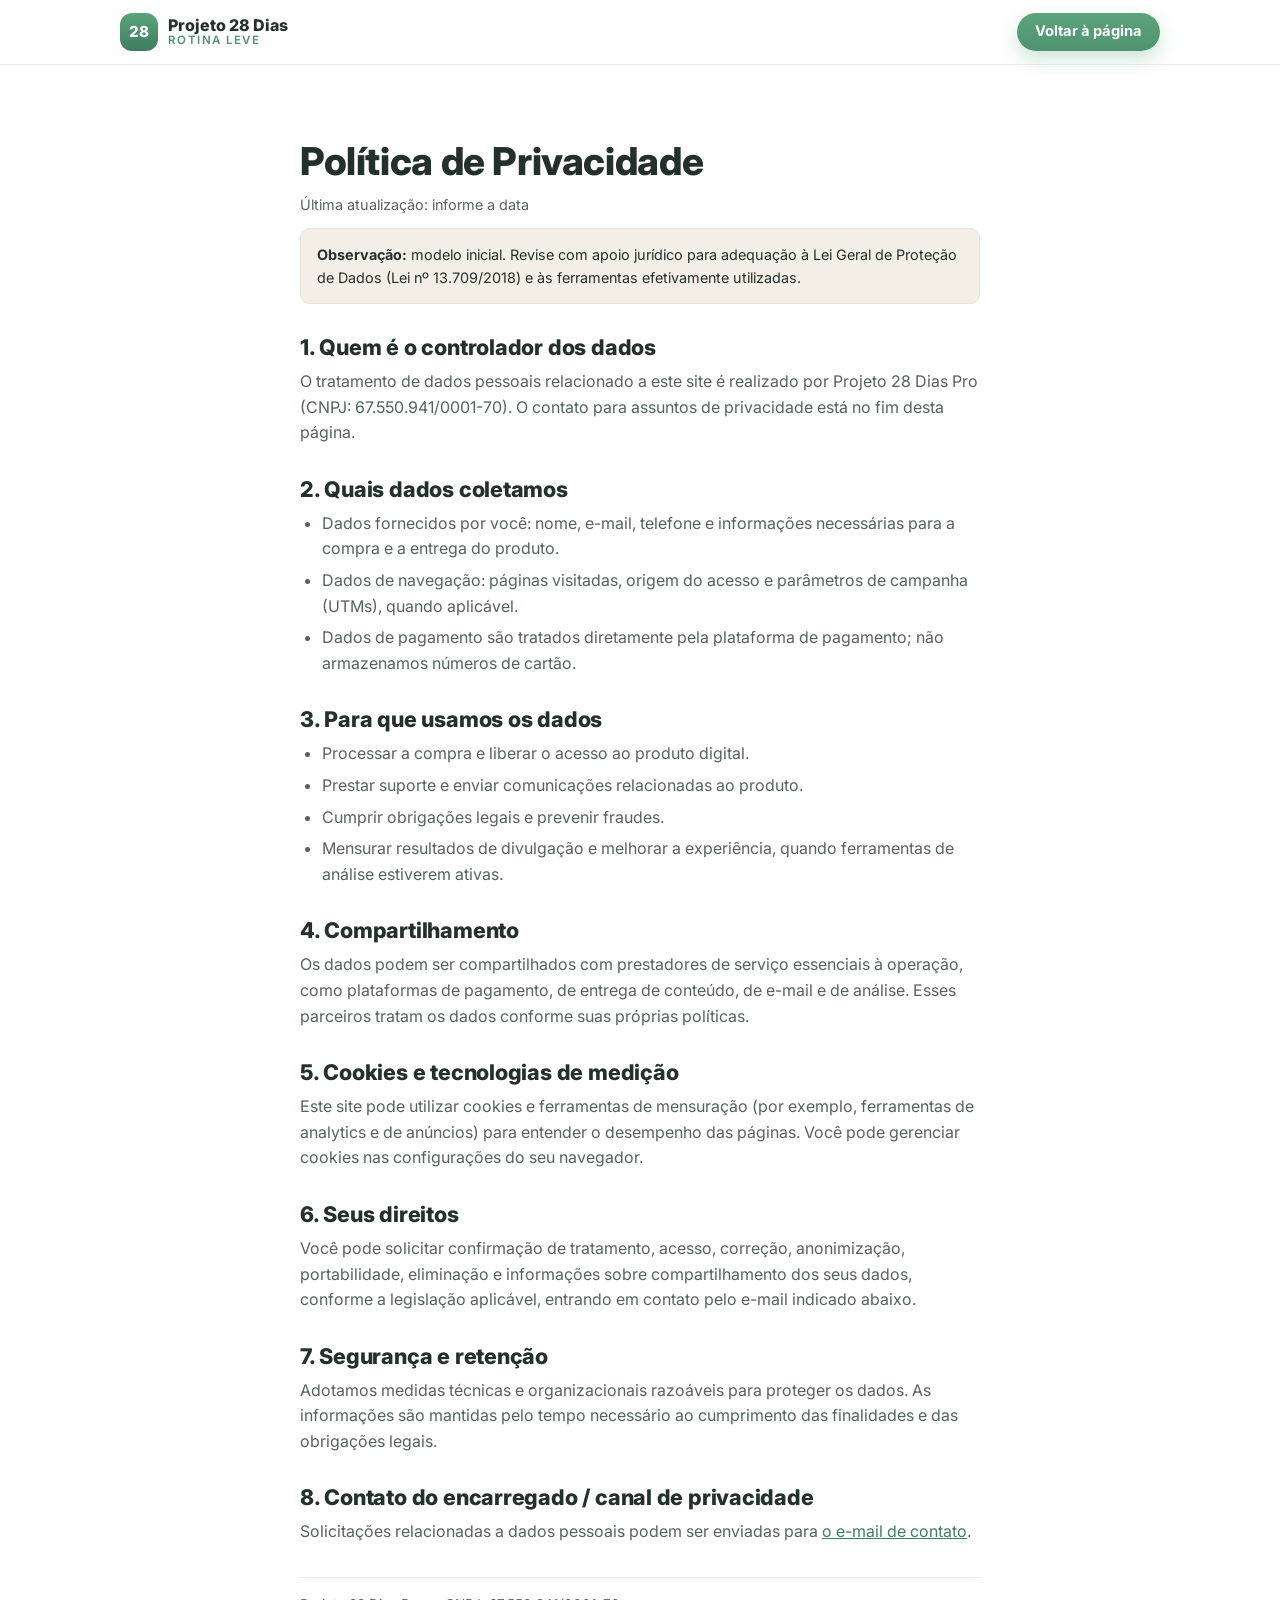
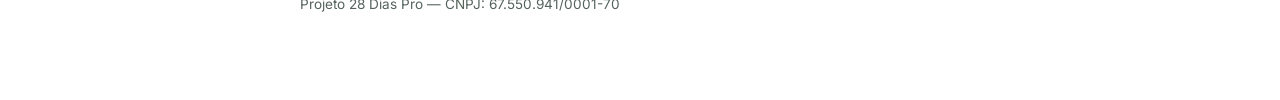
==== privacidade.html @ 9484c6d4 "Add files via upload" ====
<!DOCTYPE html>
<html lang="pt-BR">
<head>
<meta charset="UTF-8" />
<meta name="viewport" content="width=device-width, initial-scale=1.0" />
<meta name="robots" content="noindex" />
<title>Política de Privacidade | Projeto 28 Dias – Rotina Leve</title>
<meta name="description" content="Política de Privacidade do Projeto 28 Dias – Rotina Leve." />
<link rel="icon" href="favicon.svg" type="image/svg+xml" />
<link rel="preconnect" href="https://fonts.googleapis.com" />
<link rel="preconnect" href="https://fonts.gstatic.com" crossorigin />
<link href="https://fonts.googleapis.com/css2?family=Inter:wght@400;500;600;700;800&display=swap" rel="stylesheet" />
<link rel="stylesheet" href="styles.css" />
<link rel="stylesheet" href="legal.css" />
</head>
<body>
<header class="site-header">
  <div class="container site-header__inner">
    <a href="index.html" class="brand">
      <span class="brand__mark" aria-hidden="true">28</span>
      <span class="brand__text">Projeto 28 Dias<small>Rotina Leve</small></span>
    </a>
    <a href="index.html" class="btn btn--sm btn--primary">Voltar à página</a>
  </div>
</header>

<main class="legal container container--narrow">
  <h1>Política de Privacidade</h1>
  <p class="legal__updated">Última atualização: <span class="js-legal-date">informe a data</span></p>

  <div class="legal__note">
    <strong>Observação:</strong> modelo inicial. Revise com apoio jurídico para adequação à Lei Geral de Proteção de Dados (Lei nº 13.709/2018) e às ferramentas efetivamente utilizadas.
  </div>

  <h2>1. Quem é o controlador dos dados</h2>
  <p>O tratamento de dados pessoais relacionado a este site é realizado por <span class="js-company-name">Nome Empresarial</span> (<span class="js-company-doc">CNPJ/CPF</span>). O contato para assuntos de privacidade está no fim desta página.</p>

  <h2>2. Quais dados coletamos</h2>
  <ul>
    <li>Dados fornecidos por você: nome, e-mail, telefone e informações necessárias para a compra e a entrega do produto.</li>
    <li>Dados de navegação: páginas visitadas, origem do acesso e parâmetros de campanha (UTMs), quando aplicável.</li>
    <li>Dados de pagamento são tratados diretamente pela plataforma de pagamento; não armazenamos números de cartão.</li>
  </ul>

  <h2>3. Para que usamos os dados</h2>
  <ul>
    <li>Processar a compra e liberar o acesso ao produto digital.</li>
    <li>Prestar suporte e enviar comunicações relacionadas ao produto.</li>
    <li>Cumprir obrigações legais e prevenir fraudes.</li>
    <li>Mensurar resultados de divulgação e melhorar a experiência, quando ferramentas de análise estiverem ativas.</li>
  </ul>

  <h2>4. Compartilhamento</h2>
  <p>Os dados podem ser compartilhados com prestadores de serviço essenciais à operação, como plataformas de pagamento, de entrega de conteúdo, de e-mail e de análise. Esses parceiros tratam os dados conforme suas próprias políticas.</p>

  <h2>5. Cookies e tecnologias de medição</h2>
  <p>Este site pode utilizar cookies e ferramentas de mensuração (por exemplo, ferramentas de analytics e de anúncios) para entender o desempenho das páginas. Você pode gerenciar cookies nas configurações do seu navegador.</p>

  <h2>6. Seus direitos</h2>
  <p>Você pode solicitar confirmação de tratamento, acesso, correção, anonimização, portabilidade, eliminação e informações sobre compartilhamento dos seus dados, conforme a legislação aplicável, entrando em contato pelo e-mail indicado abaixo.</p>

  <h2>7. Segurança e retenção</h2>
  <p>Adotamos medidas técnicas e organizacionais razoáveis para proteger os dados. As informações são mantidas pelo tempo necessário ao cumprimento das finalidades e das obrigações legais.</p>

  <h2>8. Contato do encarregado / canal de privacidade</h2>
  <p>Solicitações relacionadas a dados pessoais podem ser enviadas para <a class="js-contact-link" href="#">o e-mail de contato</a>.</p>

  <hr />
  <p class="legal__company">
    <span class="js-company-name">Nome Empresarial</span> —
    <span class="js-company-doc">CNPJ/CPF</span> —
    <span class="js-company-address">Endereço</span>
  </p>
</main>

<script src="script.js"></script>
</body>
</html>
---- styles.css ----
/* =====================================================================
   Projeto 28 Dias – Rotina Leve
   Estilos — mobile first
   Paleta: branco / tons claros / verde suave / bege discreto
   ===================================================================== */

:root {
  /* Cores */
  --green-900: #2f5d47;
  --green-700: #3f7d5f;
  --green-600: #4f9370;
  --green-500: #5ba47b;   /* verde principal */
  --green-300: #a9d3bd;
  --green-100: #e6f2ec;
  --green-50:  #f2f9f5;

  --beige-200: #e9e1d3;
  --beige-100: #f4efe6;   /* bege discreto */

  --ink:       #23302b;   /* texto principal */
  --ink-soft:  #56635d;   /* texto secundário */
  --line:      #e7eee9;
  --white:     #ffffff;
  --bg:        #ffffff;

  --danger:    #c0574f;

  /* Tipografia */
  --font: "Inter", -apple-system, BlinkMacSystemFont, "Segoe UI", Roboto, Helvetica, Arial, sans-serif;

  /* Layout */
  --radius:     16px;
  --radius-sm:  10px;
  --radius-lg:  24px;
  --shadow-sm:  0 2px 8px rgba(47, 93, 71, .06);
  --shadow-md:  0 10px 30px rgba(47, 93, 71, .10);
  --shadow-lg:  0 24px 60px rgba(47, 93, 71, .14);
  --maxw:       1120px;
  --gap:        clamp(16px, 4vw, 28px);
}

/* ---------- Reset ---------- */
*, *::before, *::after { box-sizing: border-box; margin: 0; padding: 0; }
html { scroll-behavior: smooth; -webkit-text-size-adjust: 100%; }
body {
  font-family: var(--font);
  color: var(--ink);
  background: var(--bg);
  line-height: 1.6;
  font-size: 16px;
  overflow-x: hidden;
}
img { max-width: 100%; display: block; height: auto; }
a { color: inherit; text-decoration: none; }
button { font-family: inherit; cursor: pointer; border: 0; background: none; }
ul, ol { list-style: none; }
h1, h2, h3 { line-height: 1.25; font-weight: 800; letter-spacing: -0.01em; }
strong { font-weight: 700; }

/* ---------- Utilitários ---------- */
.container {
  width: 100%;
  max-width: var(--maxw);
  margin-inline: auto;
  padding-inline: clamp(18px, 5vw, 40px);
}
.container--narrow { max-width: 760px; }

.section {
  padding-block: clamp(48px, 9vw, 92px);
  scroll-margin-top: 76px;
}
.section--tint { background: var(--green-50); }

.section__title {
  font-size: clamp(1.5rem, 5.2vw, 2.4rem);
  text-align: center;
  max-width: 20ch;
  margin-inline: auto;
  margin-bottom: clamp(24px, 5vw, 44px);
  text-wrap: balance;
}
.section__lead,
.section__closing {
  text-align: center;
  color: var(--ink-soft);
  max-width: 60ch;
  margin-inline: auto;
  font-size: clamp(1rem, 2.6vw, 1.12rem);
}
.section__lead { margin-bottom: clamp(28px, 5vw, 44px); }
.section__closing {
  margin-top: clamp(24px, 5vw, 40px);
  font-size: clamp(1.05rem, 3vw, 1.25rem);
  color: var(--ink);
  font-weight: 500;
}

/* ---------- Ícones ---------- */
.ico { width: 22px; height: 22px; flex: none; color: var(--green-600); }
.ico--lg { width: 30px; height: 30px; }

/* ---------- Botões ---------- */
.btn {
  --btn-bg: var(--green-500);
  --btn-fg: #fff;
  display: inline-flex;
  align-items: center;
  justify-content: center;
  gap: 8px;
  background: var(--btn-bg);
  color: var(--btn-fg);
  font-weight: 700;
  border-radius: 999px;
  padding: 14px 26px;
  font-size: 1rem;
  line-height: 1.2;
  text-align: center;
  transition: transform .15s ease, box-shadow .15s ease, background .15s ease;
  box-shadow: 0 8px 20px rgba(91, 164, 123, .30);
}
.btn:hover { transform: translateY(-2px); box-shadow: 0 12px 26px rgba(91, 164, 123, .38); }
.btn:active { transform: translateY(0); }
.btn:focus-visible { outline: 3px solid var(--green-300); outline-offset: 3px; }

.btn--primary { background: linear-gradient(180deg, var(--green-500), var(--green-600)); }
.btn--sm { padding: 10px 18px; font-size: .92rem; }
.btn--lg {
  padding: 18px 30px;
  font-size: clamp(1rem, 3.4vw, 1.18rem);
  font-weight: 800;
  letter-spacing: .01em;
}
.btn--block { display: flex; width: 100%; }

/* ---------- Header ---------- */
.site-header {
  position: sticky;
  top: 0;
  z-index: 40;
  background: rgba(255, 255, 255, .9);
  backdrop-filter: saturate(160%) blur(10px);
  border-bottom: 1px solid var(--line);
}
.site-header__inner {
  display: flex;
  align-items: center;
  justify-content: space-between;
  gap: 12px;
  min-height: 64px;
}
.brand { display: inline-flex; align-items: center; gap: 10px; }
.brand__mark {
  display: grid;
  place-items: center;
  width: 38px; height: 38px;
  border-radius: 12px;
  background: linear-gradient(180deg, var(--green-500), var(--green-700));
  color: #fff;
  font-weight: 800;
  font-size: .95rem;
  letter-spacing: -0.02em;
}
.brand__text {
  display: flex;
  flex-direction: column;
  font-weight: 800;
  font-size: 1rem;
  line-height: 1.1;
}
.brand__text small {
  font-weight: 600;
  font-size: .72rem;
  letter-spacing: .12em;
  text-transform: uppercase;
  color: var(--green-600);
}

/* ---------- Hero ---------- */
.hero {
  background:
    radial-gradient(1000px 500px at 80% -10%, var(--green-100), transparent 60%),
    linear-gradient(180deg, var(--white), var(--green-50));
  padding-block: clamp(36px, 8vw, 80px);
}
.hero__grid {
  display: grid;
  gap: clamp(32px, 7vw, 56px);
}
.badges {
  display: flex;
  flex-wrap: wrap;
  gap: 10px;
  margin-bottom: 20px;
}
.badge {
  display: inline-flex;
  align-items: center;
  gap: 7px;
  background: #fff;
  border: 1px solid var(--green-100);
  color: var(--green-900);
  font-weight: 600;
  font-size: .82rem;
  padding: 7px 13px;
  border-radius: 999px;
  box-shadow: var(--shadow-sm);
}
.badge .ico { width: 15px; height: 15px; }

.hero__title {
  font-size: clamp(1.85rem, 5.2vw, 2.9rem);
  text-wrap: pretty;
}
.hero__subtitle {
  margin-top: 18px;
  font-size: clamp(1.02rem, 3.4vw, 1.22rem);
  color: var(--ink-soft);
  max-width: 46ch;
}
.hero__price {
  display: flex;
  align-items: baseline;
  flex-wrap: wrap;
  gap: 10px;
  margin-top: 26px;
}
.hero__price-label { color: var(--ink-soft); font-size: .95rem; }

.price { font-weight: 800; color: var(--green-900); letter-spacing: -0.02em; }
.price--lg { font-size: clamp(1.8rem, 6vw, 2.4rem); }
.price--xl { font-size: clamp(2.2rem, 8vw, 3rem); }

.hero__content .btn { margin-top: 22px; }
.hero__reassurance {
  margin-top: 14px;
  font-size: .88rem;
  color: var(--ink-soft);
  text-align: center;
}

/* Mockup */
.hero__media { display: flex; justify-content: center; }
.mockup {
  position: relative;
  width: min(440px, 92vw);
  aspect-ratio: 1 / 0.92;
  margin-inline: auto;
}
.mockup__laptop {
  position: absolute;
  left: 0; top: 8%;
  width: 84%;
}
.mockup__laptop-screen {
  background: #fff;
  border: 6px solid #1f3a2d;
  border-radius: 14px 14px 4px 4px;
  padding: 14px;
  box-shadow: var(--shadow-lg);
  aspect-ratio: 16 / 10;
}
.mockup__laptop-base {
  height: 12px;
  background: linear-gradient(180deg, #274235, #1f3a2d);
  border-radius: 0 0 12px 12px;
  width: 108%;
  margin-left: -4%;
}
.mockup__tag {
  display: inline-block;
  font-size: .68rem;
  font-weight: 700;
  text-transform: uppercase;
  letter-spacing: .08em;
  color: var(--green-700);
  margin-bottom: 8px;
}
.mockup__calendar {
  display: grid;
  grid-template-columns: repeat(7, 1fr);
  gap: 4px;
}
.mockup__calendar span {
  aspect-ratio: 1;
  border-radius: 4px;
  background: var(--green-100);
}
.mockup__calendar span:nth-child(3n) { background: var(--green-300); }

.mockup__phone {
  position: absolute;
  right: 0; bottom: 0;
  width: 33%;
  background: #fff;
  border: 5px solid #1f3a2d;
  border-radius: 20px;
  padding: 12px 10px;
  box-shadow: var(--shadow-lg);
}
.mockup__phone-list { display: grid; gap: 7px; margin-top: 6px; }
.mockup__phone-list i {
  height: 12px;
  border-radius: 4px;
  background: var(--beige-200);
}
.mockup__phone-list i:nth-child(odd) { background: var(--green-100); }

.mockup__ebook {
  position: absolute;
  left: 2%; bottom: -2%;
  width: 27%;
  aspect-ratio: 3 / 4;
  background: linear-gradient(150deg, var(--green-600), var(--green-900));
  border-radius: 6px 12px 12px 6px;
  box-shadow: var(--shadow-md);
  display: grid;
  place-items: center;
  color: #fff;
  font-weight: 700;
  font-size: .72rem;
  text-align: center;
  padding: 8px;
  line-height: 1.3;
}
.mockup__card {
  position: absolute;
  background: #fff;
  border: 1px solid var(--green-100);
  border-radius: 10px;
  box-shadow: var(--shadow-md);
  font-size: .72rem;
  font-weight: 700;
  color: var(--green-900);
  padding: 8px 11px;
}
.mockup__card--recipes { top: -3%; right: 2%; }
.mockup__card--list { top: 4%; left: 0; }

/* ---------- Grids ---------- */
.grid { display: grid; gap: var(--gap); }
.grid--cards { grid-template-columns: 1fr; }
.grid--deliverables { grid-template-columns: 1fr; }
.grid--two { grid-template-columns: 1fr; }

/* ---------- Cards ---------- */
.card {
  background: #fff;
  border: 1px solid var(--line);
  border-radius: var(--radius);
  padding: clamp(18px, 4vw, 26px);
  box-shadow: var(--shadow-sm);
}
.card p { color: var(--ink-soft); }
.card h3 {
  font-size: 1.05rem;
  margin: 12px 0 6px;
}
.card--pain {
  display: flex;
  align-items: center;
  gap: 14px;
}
.card--pain p { color: var(--ink); font-weight: 500; }

.card--deliverable { border-color: var(--green-100); }
.card--deliverable .ico--lg {
  padding: 10px;
  width: 46px; height: 46px;
  background: var(--green-50);
  border-radius: 12px;
}

.card--bonus { border-color: var(--beige-200); background: var(--beige-100); }
.card__badge {
  display: inline-block;
  background: var(--green-600);
  color: #fff;
  font-size: .74rem;
  font-weight: 700;
  letter-spacing: .06em;
  text-transform: uppercase;
  padding: 5px 11px;
  border-radius: 999px;
  margin-bottom: 12px;
}
.card__value {
  margin-top: 12px;
  font-size: .9rem;
  font-weight: 600;
  color: var(--green-900);
}
.card__value span { text-decoration: line-through; color: var(--ink-soft); font-weight: 500; }

/* ---------- Timeline ---------- */
.timeline {
  display: grid;
  gap: 16px;
  max-width: 760px;
  margin-inline: auto;
}
.timeline__item {
  position: relative;
  background: #fff;
  border: 1px solid var(--green-100);
  border-left: 4px solid var(--green-500);
  border-radius: var(--radius);
  padding: 20px 22px;
  box-shadow: var(--shadow-sm);
}
.timeline__week {
  display: inline-block;
  font-size: .78rem;
  font-weight: 700;
  text-transform: uppercase;
  letter-spacing: .1em;
  color: var(--green-600);
  margin-bottom: 6px;
}
.timeline__heading { font-size: 1.12rem; margin-bottom: 6px; }
.timeline__item p { color: var(--ink-soft); }

/* ---------- Accordion ---------- */
.accordion {
  max-width: 820px;
  margin-inline: auto;
  display: grid;
  gap: 12px;
}
.accordion__item {
  background: #fff;
  border: 1px solid var(--line);
  border-radius: var(--radius);
  overflow: hidden;
  box-shadow: var(--shadow-sm);
}
.accordion__trigger {
  width: 100%;
  display: flex;
  align-items: center;
  justify-content: space-between;
  gap: 14px;
  text-align: left;
  padding: 18px 20px;
  font-size: 1rem;
  font-weight: 700;
  color: var(--ink);
}
.accordion__num {
  display: inline-block;
  color: var(--green-600);
  font-size: .8rem;
  font-weight: 700;
  text-transform: uppercase;
  letter-spacing: .06em;
  margin-right: 8px;
}
.accordion__chevron { transition: transform .25s ease; color: var(--green-600); }
.accordion__trigger[aria-expanded="true"] .accordion__chevron { transform: rotate(180deg); }
.accordion__panel {
  max-height: 0;
  overflow: hidden;
  transition: max-height .3s ease;
}
.accordion__panel p {
  padding: 0 20px 18px;
  color: var(--ink-soft);
}

/* ---------- Painéis (para quem é) ---------- */
.panel {
  border-radius: var(--radius);
  padding: clamp(22px, 5vw, 32px);
  border: 1px solid var(--line);
}
.panel h3 {
  display: flex;
  align-items: center;
  gap: 10px;
  font-size: 1.15rem;
  margin-bottom: 16px;
}
.panel--yes { background: var(--green-50); border-color: var(--green-100); }
.panel--no  { background: var(--beige-100); border-color: var(--beige-200); }
.panel--no h3 .ico { color: var(--danger); }

.ticklist { display: grid; gap: 10px; }
.ticklist li {
  position: relative;
  padding-left: 28px;
  color: var(--ink);
}
.ticklist li::before {
  content: "";
  position: absolute;
  left: 0; top: .35em;
  width: 16px; height: 16px;
  border-radius: 50%;
  background: var(--green-500);
  box-shadow: inset 0 0 0 2px #fff, 0 0 0 1px var(--green-500);
}
.ticklist--no li::before { background: var(--danger); box-shadow: inset 0 0 0 2px #fff, 0 0 0 1px var(--danger); }

/* ---------- Steps ---------- */
.steps {
  display: grid;
  gap: 16px;
  counter-reset: step;
  max-width: 820px;
  margin-inline: auto;
}
.step {
  display: grid;
  grid-template-columns: auto 1fr;
  column-gap: 16px;
  row-gap: 4px;
  align-items: start;
  background: #fff;
  border: 1px solid var(--green-100);
  border-radius: var(--radius);
  padding: 20px 22px;
  box-shadow: var(--shadow-sm);
}
.step__num {
  grid-row: 1 / span 2;
  display: grid;
  place-items: center;
  width: 40px; height: 40px;
  border-radius: 50%;
  background: linear-gradient(180deg, var(--green-500), var(--green-700));
  color: #fff;
  font-weight: 800;
}
.step h3 { grid-column: 2; font-size: 1.05rem; margin-bottom: 4px; align-self: center; }
.step p { grid-column: 2; color: var(--ink-soft); }

/* ---------- Oferta ---------- */
.offer { background: linear-gradient(180deg, var(--green-50), var(--white)); }
.offer__box {
  max-width: 640px;
  margin-inline: auto;
  background: #fff;
  border: 1px solid var(--green-100);
  border-radius: var(--radius-lg);
  padding: clamp(26px, 6vw, 44px);
  box-shadow: var(--shadow-lg);
  text-align: center;
}
.offer__title { font-size: clamp(1.4rem, 5vw, 1.9rem); }
.offer__desc { color: var(--ink-soft); margin-top: 6px; }
.offer__list {
  display: grid;
  gap: 10px;
  text-align: left;
  margin: 24px auto;
  max-width: 460px;
}
.offer__list li {
  display: flex;
  gap: 10px;
  align-items: flex-start;
  color: var(--ink);
}
.offer__list .ico { margin-top: 3px; }
.offer__price {
  display: flex;
  flex-direction: column;
  align-items: center;
  gap: 2px;
  margin: 18px 0 22px;
}
.offer__price-label { color: var(--ink-soft); font-size: .95rem; }
.offer__note { margin-top: 14px; font-size: .85rem; color: var(--ink-soft); }

/* ---------- Garantia ---------- */
.guarantee {
  max-width: 760px;
  margin-inline: auto;
  display: grid;
  gap: 22px;
  justify-items: center;
  text-align: center;
  background: var(--beige-100);
  border: 1px solid var(--beige-200);
  border-radius: var(--radius-lg);
  padding: clamp(28px, 6vw, 44px);
}
.guarantee__seal {
  display: grid;
  place-items: center;
  width: 104px; height: 104px;
  border-radius: 50%;
  background: #fff;
  border: 3px dashed var(--green-500);
  color: var(--green-900);
}
.guarantee__seal span { font-size: 2.2rem; font-weight: 800; line-height: 1; }
.guarantee__seal small { font-size: .8rem; font-weight: 700; text-transform: uppercase; letter-spacing: .1em; }
.guarantee__text h2 { font-size: clamp(1.3rem, 4.5vw, 1.7rem); margin-bottom: 10px; }
.guarantee__text p { color: var(--ink-soft); max-width: 60ch; }

/* ---------- Aviso ---------- */
.notice-section { padding-block: clamp(32px, 6vw, 56px); }
.notice {
  background: var(--green-50);
  border: 1px solid var(--green-100);
  border-radius: var(--radius);
  padding: clamp(18px, 4vw, 26px);
  color: var(--ink-soft);
  font-size: .95rem;
}

/* ---------- Rodapé ---------- */
.site-footer {
  background: var(--green-900);
  color: #d9e7df;
  padding-block: clamp(40px, 7vw, 64px);
  font-size: .92rem;
}
.site-footer__grid {
  display: grid;
  gap: 28px;
  padding-bottom: 26px;
  border-bottom: 1px solid rgba(255,255,255,.12);
}
.brand--footer .brand__text { color: #fff; }
.brand--footer .brand__text small { color: var(--green-300); }
.site-footer__company { margin-top: 14px; line-height: 1.8; color: #b9ccc1; }
.site-footer__links { display: grid; gap: 10px; align-content: start; }
.site-footer__links a { color: #d9e7df; }
.site-footer__links a:hover { color: #fff; text-decoration: underline; }
.site-footer__disclaimer {
  margin-top: 24px;
  color: #a9bfb4;
  font-size: .84rem;
  line-height: 1.7;
}
.site-footer__copy { margin-top: 18px; color: #9db4a9; font-size: .84rem; }

/* ---------- Sticky CTA (mobile) ---------- */
.sticky-cta {
  position: fixed;
  left: 0; right: 0; bottom: 0;
  z-index: 45;
  background: rgba(255,255,255,.96);
  backdrop-filter: blur(10px);
  border-top: 1px solid var(--line);
  box-shadow: 0 -6px 24px rgba(47,93,71,.10);
  padding: 10px 0 calc(10px + env(safe-area-inset-bottom));
}
.sticky-cta__inner {
  display: flex;
  align-items: center;
  justify-content: space-between;
  gap: 14px;
}
.sticky-cta__price { display: flex; flex-direction: column; line-height: 1.2; }
.sticky-cta__price small { font-size: .72rem; color: var(--ink-soft); }
.sticky-cta__price strong { font-size: 1.1rem; color: var(--green-900); }
.sticky-cta .btn { padding: 12px 20px; white-space: nowrap; }

/* ---------- Reveal (animação de entrada) ---------- */
.reveal {
  opacity: 0;
  transform: translateY(18px);
  transition: opacity .6s ease, transform .6s ease;
  will-change: opacity, transform;
}
.reveal.is-visible { opacity: 1; transform: none; }

/* ===================================================================
   BREAKPOINTS
   =================================================================== */
@media (max-width: 899px) {
  /* espaço para o CTA fixo não cobrir o rodapé */
  body { padding-bottom: 76px; }
}

@media (min-width: 640px) {
  .grid--cards { grid-template-columns: repeat(2, 1fr); }
  .grid--deliverables { grid-template-columns: repeat(2, 1fr); }
  .grid--two { grid-template-columns: 1fr 1fr; }
  .steps { grid-template-columns: 1fr 1fr; }
  .hero__reassurance { text-align: left; }
  .hero__content .btn--block { width: auto; display: inline-flex; }
}

@media (min-width: 900px) {
  .grid--deliverables { grid-template-columns: repeat(3, 1fr); }
  .timeline {
    grid-template-columns: 1fr 1fr;
    max-width: 900px;
  }
  .site-footer__grid { grid-template-columns: 1.4fr 1fr; }
  .sticky-cta { display: none; }
}

@media (min-width: 1000px) {
  .hero__grid {
    grid-template-columns: 1.05fr .95fr;
    align-items: center;
  }
  .hero__content .btn--block { width: auto; display: inline-flex; }
}

@media (min-width: 1100px) {
  .grid--cards { grid-template-columns: repeat(3, 1fr); }
}

/* ---------- Preferências de movimento ---------- */
@media (prefers-reduced-motion: reduce) {
  html { scroll-behavior: auto; }
  .reveal { opacity: 1; transform: none; transition: none; }
  .btn:hover { transform: none; }
  .accordion__panel { transition: none; }
}
---- legal.css ----
/* Estilos das páginas institucionais (Termos, Privacidade, Reembolso) */
.legal {
  padding-block: clamp(40px, 8vw, 72px);
}
.legal h1 {
  font-size: clamp(1.7rem, 6vw, 2.4rem);
  margin-bottom: 8px;
}
.legal h2 {
  font-size: clamp(1.1rem, 3.4vw, 1.35rem);
  margin: 30px 0 8px;
}
.legal p { color: var(--ink-soft); margin-bottom: 12px; }
.legal a { color: var(--green-700); text-decoration: underline; }
.legal__updated { font-size: .9rem; color: var(--ink-soft); margin-bottom: 24px; }
.legal__note {
  background: var(--beige-100);
  border: 1px solid var(--beige-200);
  border-radius: var(--radius-sm);
  padding: 14px 16px;
  font-size: .9rem;
  color: var(--ink);
  margin-bottom: 28px;
}
.legal hr {
  border: 0;
  border-top: 1px solid var(--line);
  margin: 32px 0 16px;
}
.legal__company { font-size: .85rem; }
.legal ul { list-style: disc; padding-left: 22px; color: var(--ink-soft); margin-bottom: 12px; }
.legal li { margin-bottom: 6px; }
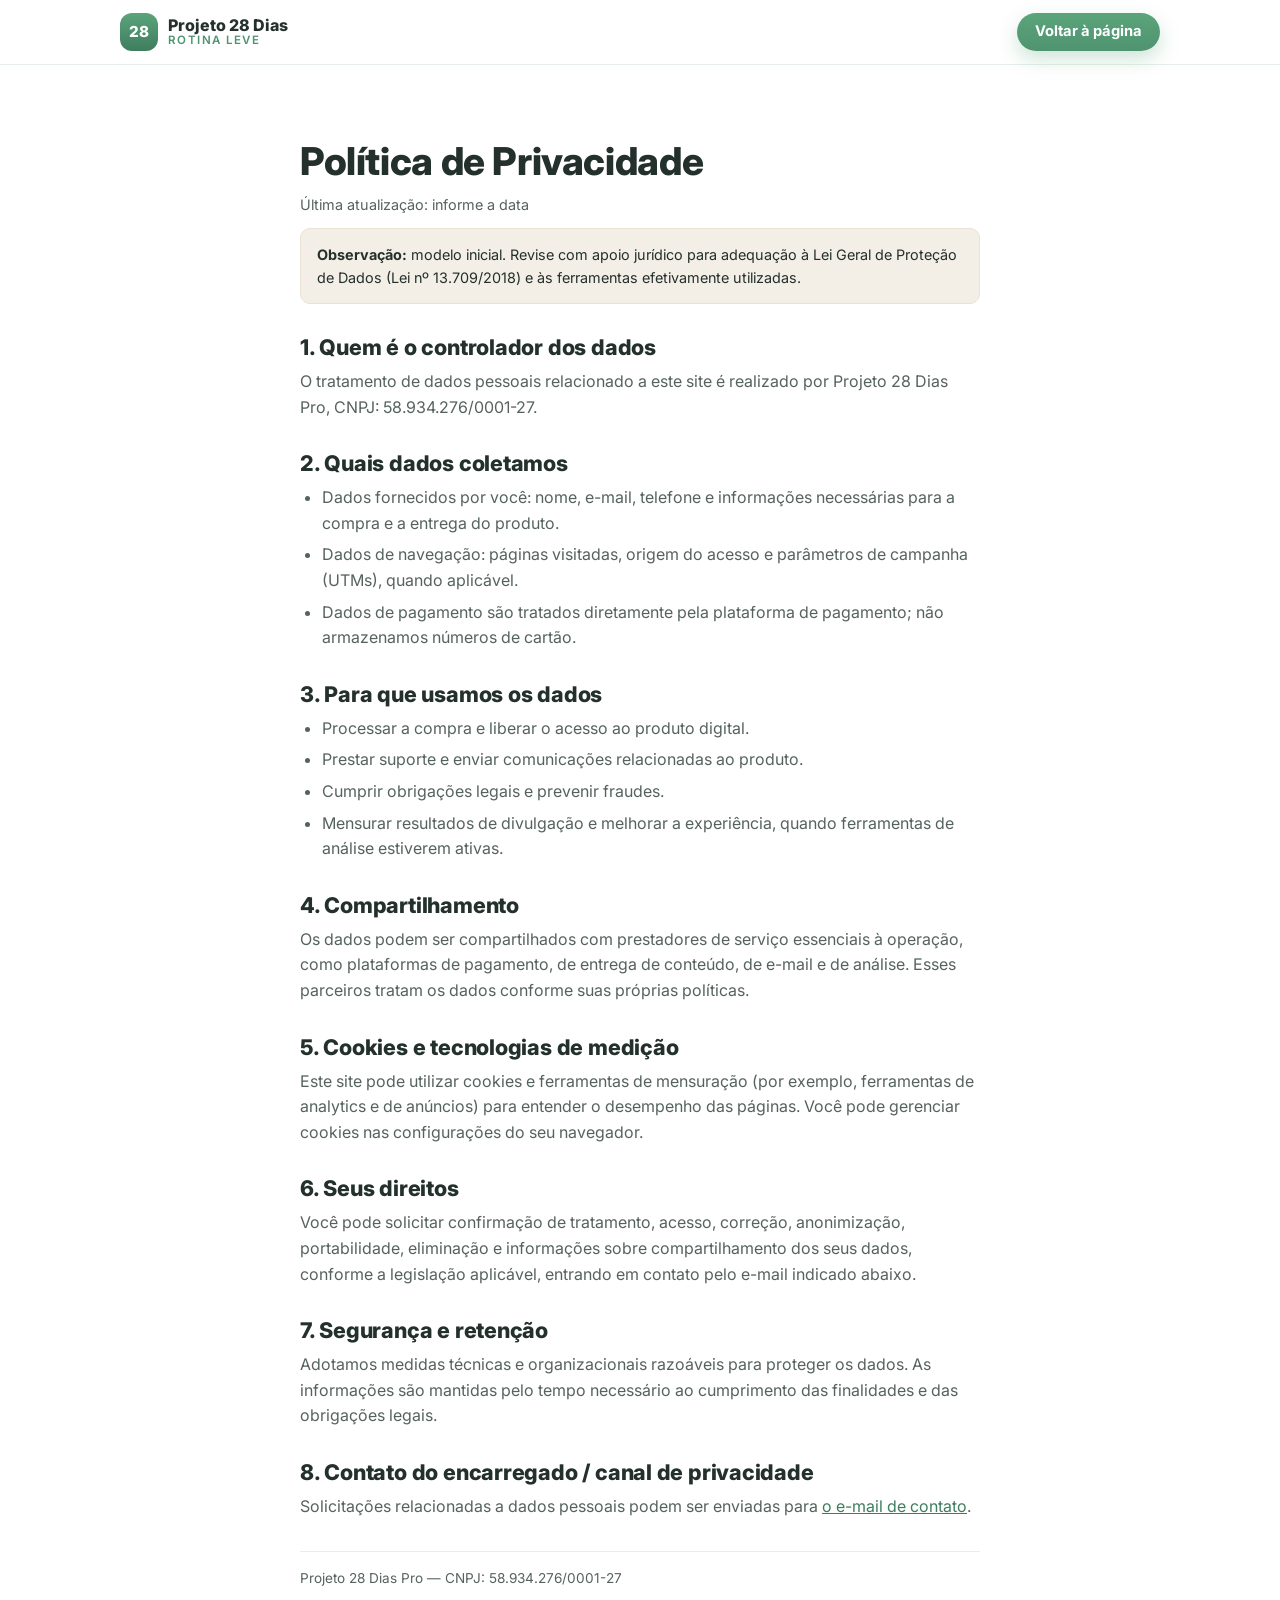
==== commit b921fe15: "Add files via upload" ====
--- a/privacidade.html
+++ b/privacidade.html
@@ -33,7 +33,7 @@
   </div>
 
   <h2>1. Quem é o controlador dos dados</h2>
-  <p>O tratamento de dados pessoais relacionado a este site é realizado por <span class="js-company-name">Nome Empresarial</span> (<span class="js-company-doc">CNPJ/CPF</span>). O contato para assuntos de privacidade está no fim desta página.</p>
+  <p>O tratamento de dados pessoais relacionado a este site é realizado por <span class="js-company-name">Projeto 28 Dias Pro</span>, <span class="js-company-doc">CNPJ</span>.</p>
 
   <h2>2. Quais dados coletamos</h2>
   <ul>
@@ -67,9 +67,8 @@
 
   <hr />
   <p class="legal__company">
-    <span class="js-company-name">Nome Empresarial</span> —
-    <span class="js-company-doc">CNPJ/CPF</span> —
-    <span class="js-company-address">Endereço</span>
+    <span class="js-company-name">Projeto 28 Dias Pro</span> —
+    <span class="js-company-doc">CNPJ</span>
   </p>
 </main>
 
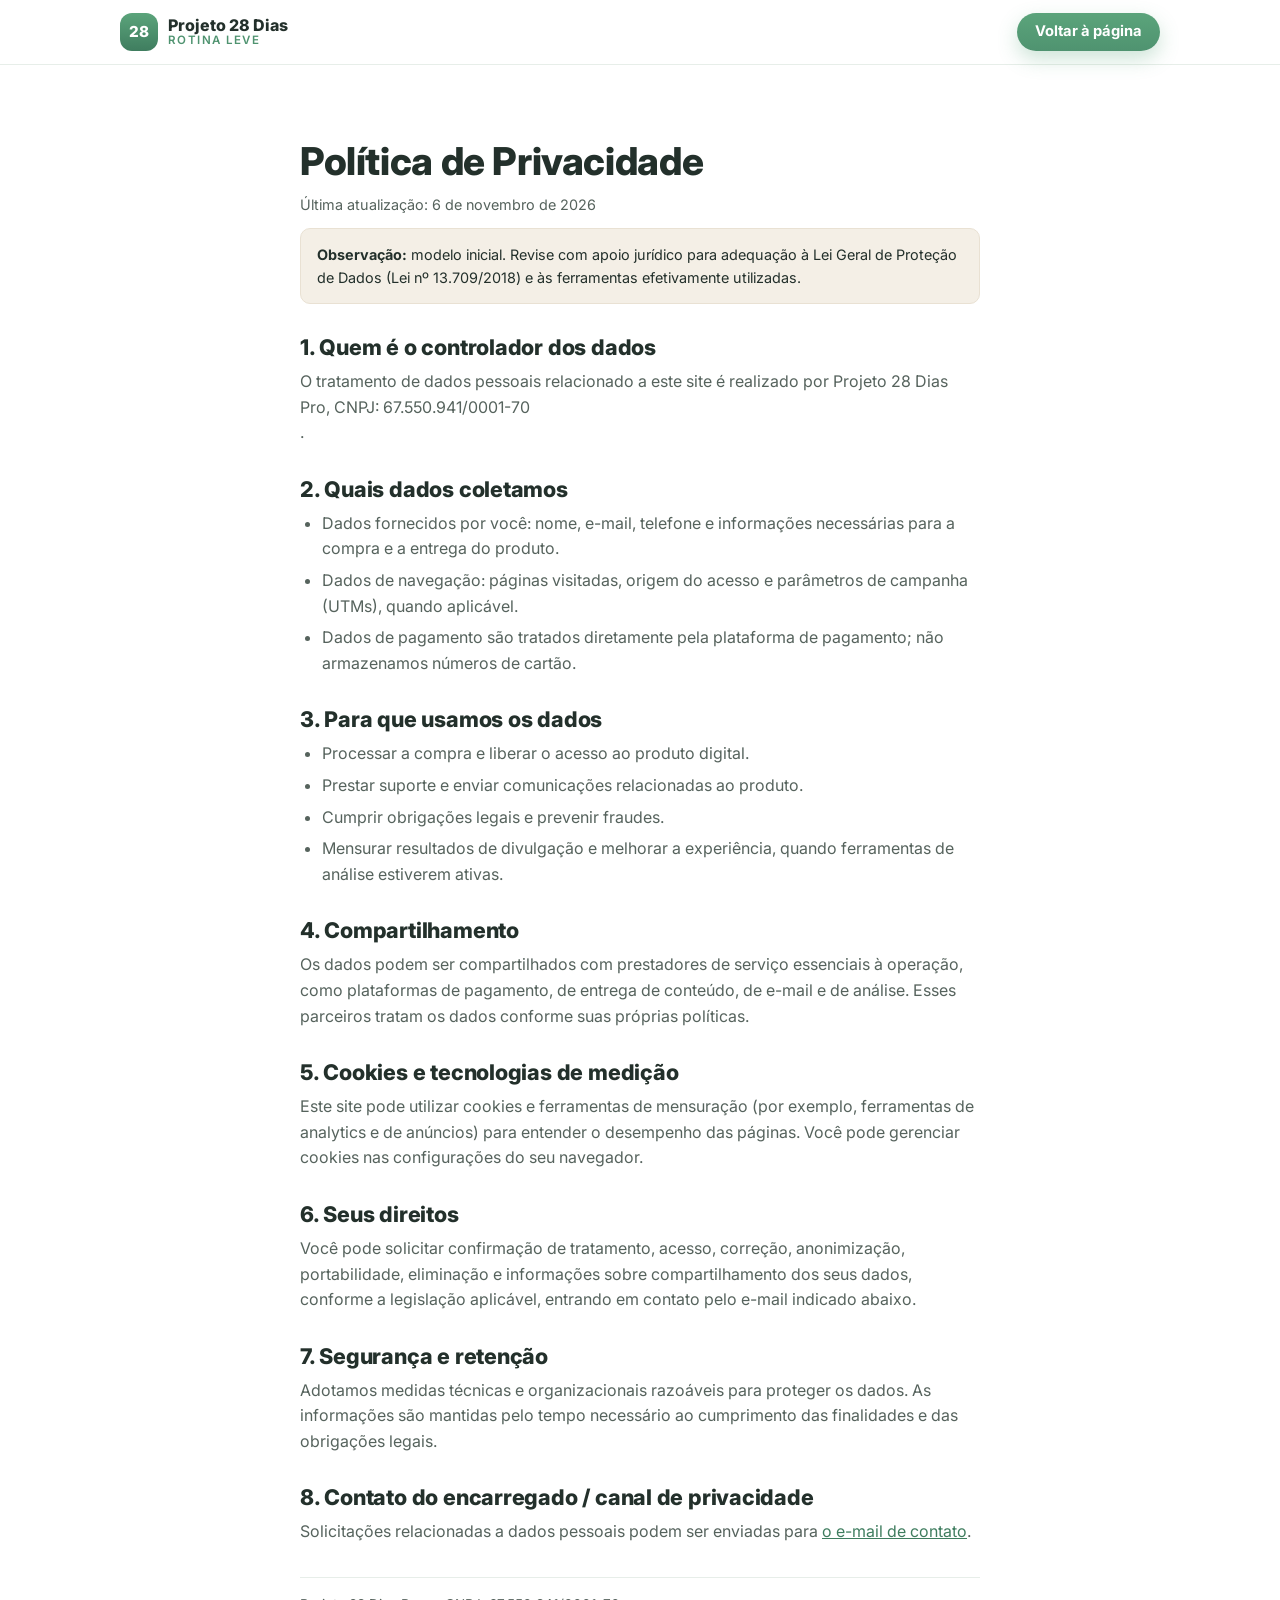
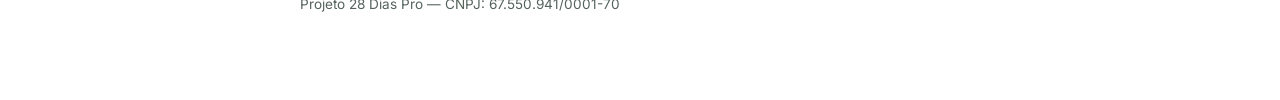
==== commit 5c42c425: "Atualiza dados da empresa (razao social, CNPJ, endereco) e data das paginas legais Co-Authored-By: C" ====
--- a/privacidade.html
+++ b/privacidade.html
@@ -26,14 +26,15 @@
 
 <main class="legal container container--narrow">
   <h1>Política de Privacidade</h1>
-  <p class="legal__updated">Última atualização: <span class="js-legal-date">informe a data</span></p>
+  <p class="legal__updated">Última atualização: <span class="js-legal-date">6 de novembro de 2026</span></p>
 
   <div class="legal__note">
     <strong>Observação:</strong> modelo inicial. Revise com apoio jurídico para adequação à Lei Geral de Proteção de Dados (Lei nº 13.709/2018) e às ferramentas efetivamente utilizadas.
   </div>
 
   <h2>1. Quem é o controlador dos dados</h2>
-  <p>O tratamento de dados pessoais relacionado a este site é realizado por <span class="js-company-name">Projeto 28 Dias Pro</span>, <span class="js-company-doc">CNPJ</span>.</p>
+  <p>O tratamento de dados pessoais relacionado a este site é realizado por <span class="js-company-name">67.550.941 CLEBERSON COELHO LIMA</span>, <span class="js-company-doc">CNPJ: 67.550.941/0001-70</span><br>
+    <span class="js-company-address">Avenida Oscar Borel, 23 – Compensa, Manaus/AM – CEP 69035-210</span>.</p>
 
   <h2>2. Quais dados coletamos</h2>
   <ul>
@@ -67,8 +68,9 @@
 
   <hr />
   <p class="legal__company">
-    <span class="js-company-name">Projeto 28 Dias Pro</span> —
-    <span class="js-company-doc">CNPJ</span>
+    <span class="js-company-name">67.550.941 CLEBERSON COELHO LIMA</span> —
+    <span class="js-company-doc">CNPJ: 67.550.941/0001-70</span><br>
+    <span class="js-company-address">Avenida Oscar Borel, 23 – Compensa, Manaus/AM – CEP 69035-210</span>
   </p>
 </main>
 
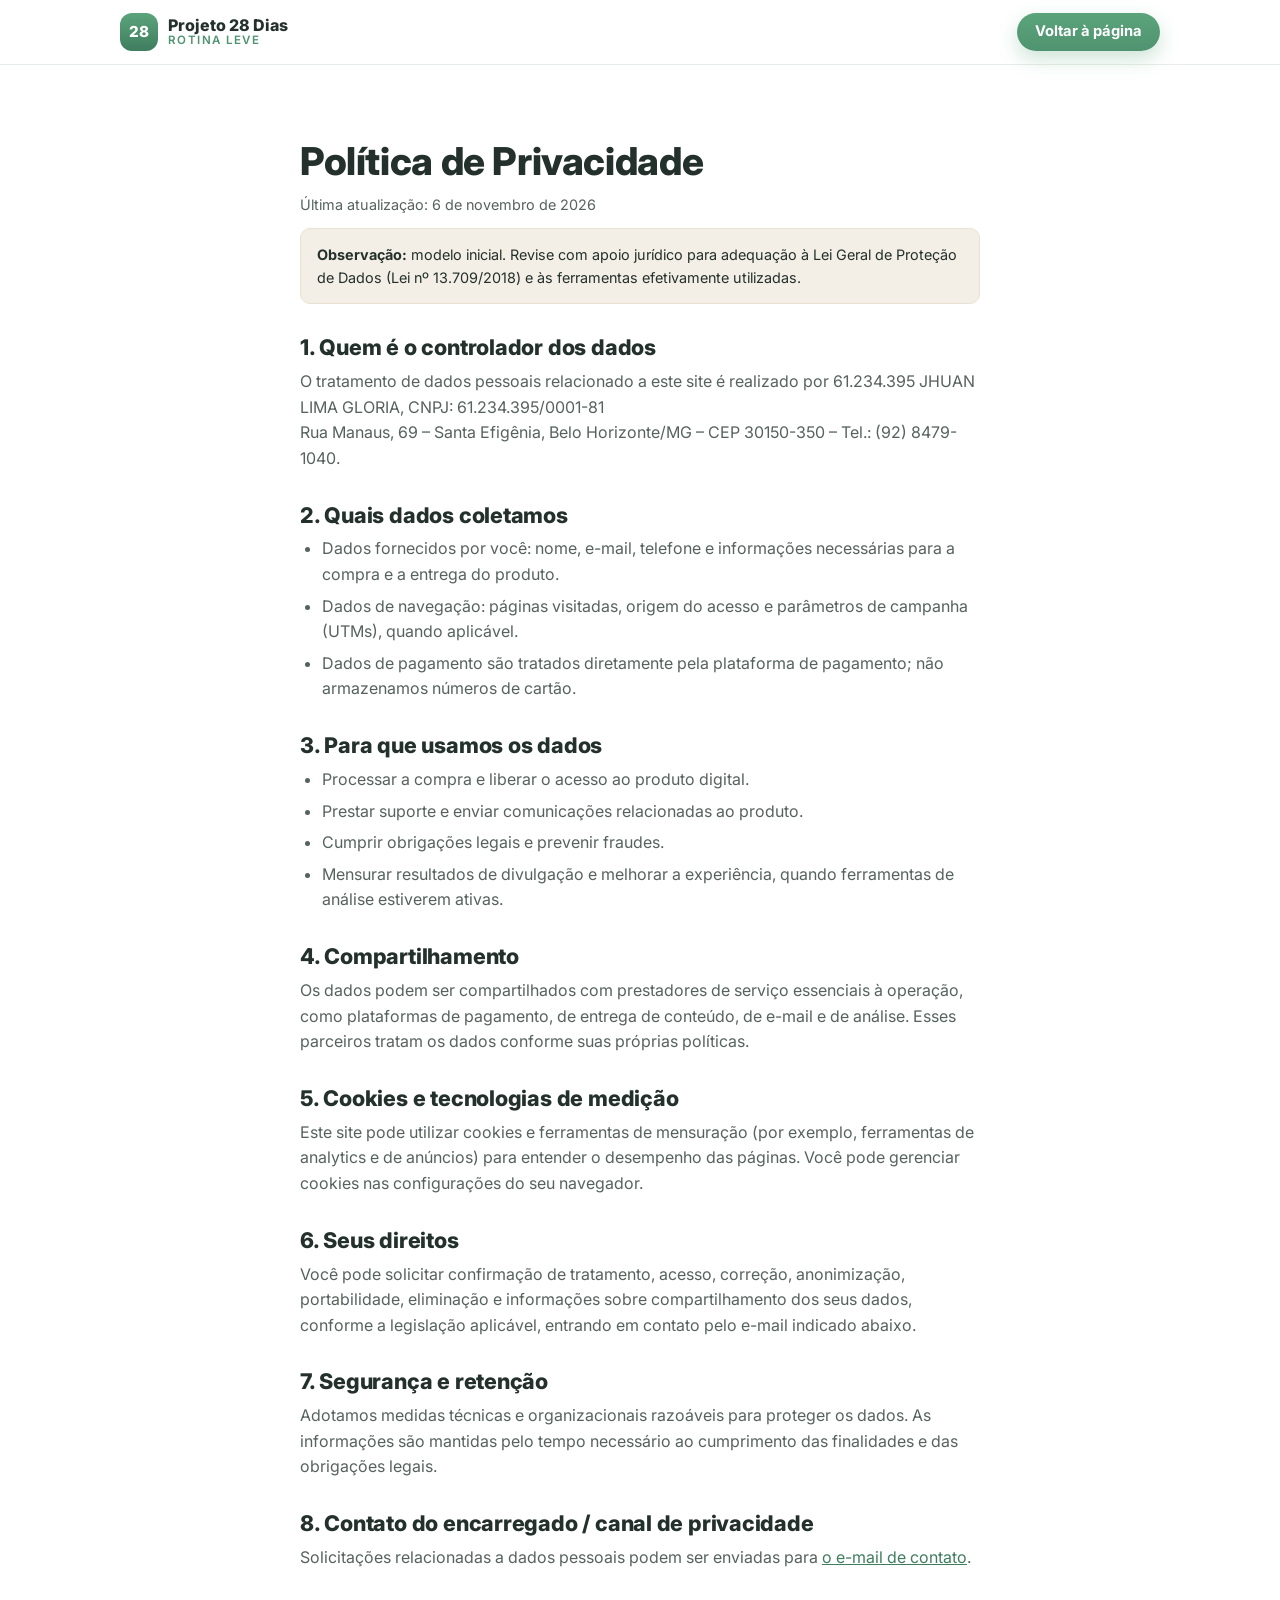
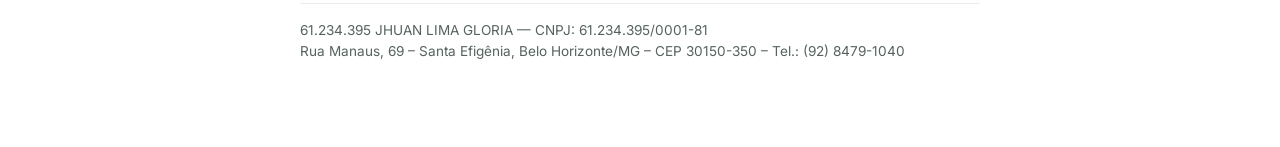
==== commit ac49ac54: "Atualiza dados da empresa para o CNPJ 61.234.395/0001-81 Co-Authored-By: Claude Sonnet 5.5 <noreply@" ====
--- a/privacidade.html
+++ b/privacidade.html
@@ -33,8 +33,8 @@
   </div>
 
   <h2>1. Quem é o controlador dos dados</h2>
-  <p>O tratamento de dados pessoais relacionado a este site é realizado por <span class="js-company-name">67.550.941 CLEBERSON COELHO LIMA</span>, <span class="js-company-doc">CNPJ: 67.550.941/0001-70</span><br>
-    <span class="js-company-address">Avenida Oscar Borel, 23 – Compensa, Manaus/AM – CEP 69035-210</span>.</p>
+  <p>O tratamento de dados pessoais relacionado a este site é realizado por <span class="js-company-name">61.234.395 JHUAN LIMA GLORIA</span>, <span class="js-company-doc">CNPJ: 61.234.395/0001-81</span><br>
+    <span class="js-company-address">Rua Manaus, 69 – Santa Efigênia, Belo Horizonte/MG – CEP 30150-350 – Tel.: (92) 8479-1040</span>.</p>
 
   <h2>2. Quais dados coletamos</h2>
   <ul>
@@ -68,9 +68,9 @@
 
   <hr />
   <p class="legal__company">
-    <span class="js-company-name">67.550.941 CLEBERSON COELHO LIMA</span> —
-    <span class="js-company-doc">CNPJ: 67.550.941/0001-70</span><br>
-    <span class="js-company-address">Avenida Oscar Borel, 23 – Compensa, Manaus/AM – CEP 69035-210</span>
+    <span class="js-company-name">61.234.395 JHUAN LIMA GLORIA</span> —
+    <span class="js-company-doc">CNPJ: 61.234.395/0001-81</span><br>
+    <span class="js-company-address">Rua Manaus, 69 – Santa Efigênia, Belo Horizonte/MG – CEP 30150-350 – Tel.: (92) 8479-1040</span>
   </p>
 </main>
 
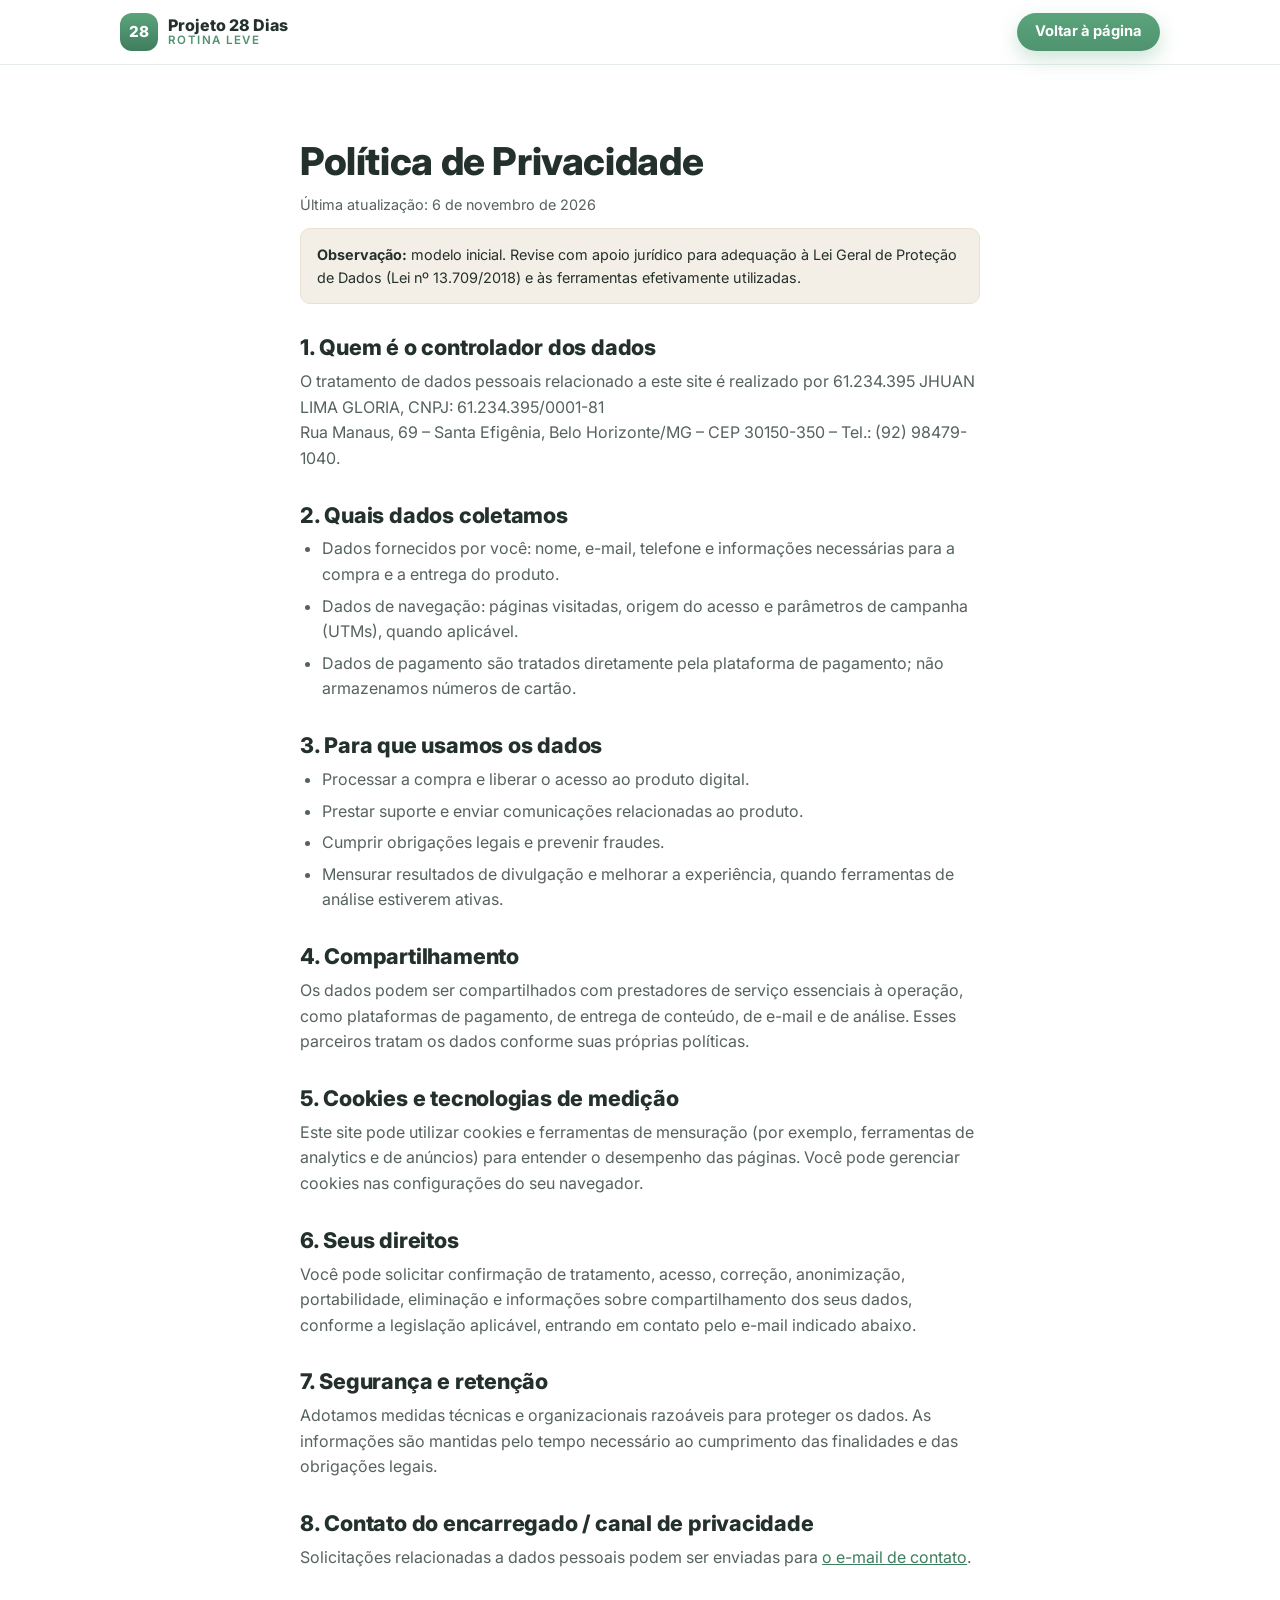
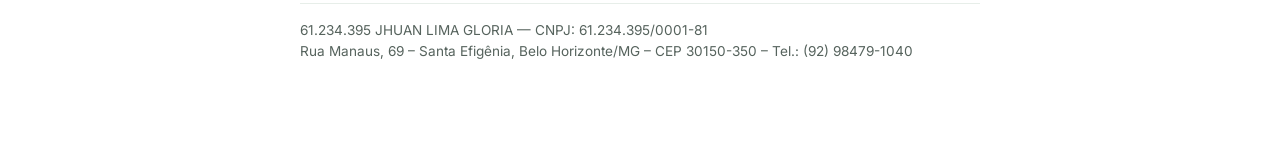
==== commit 19daf25f: "Corrige celular da empresa Co-Authored-By: Claude Sonnet 5.5 <noreply@anthropic.com>" ====
--- a/privacidade.html
+++ b/privacidade.html
@@ -34,7 +34,7 @@
 
   <h2>1. Quem é o controlador dos dados</h2>
   <p>O tratamento de dados pessoais relacionado a este site é realizado por <span class="js-company-name">61.234.395 JHUAN LIMA GLORIA</span>, <span class="js-company-doc">CNPJ: 61.234.395/0001-81</span><br>
-    <span class="js-company-address">Rua Manaus, 69 – Santa Efigênia, Belo Horizonte/MG – CEP 30150-350 – Tel.: (92) 8479-1040</span>.</p>
+    <span class="js-company-address">Rua Manaus, 69 – Santa Efigênia, Belo Horizonte/MG – CEP 30150-350 – Tel.: (92) 98479-1040</span>.</p>
 
   <h2>2. Quais dados coletamos</h2>
   <ul>
@@ -70,7 +70,7 @@
   <p class="legal__company">
     <span class="js-company-name">61.234.395 JHUAN LIMA GLORIA</span> —
     <span class="js-company-doc">CNPJ: 61.234.395/0001-81</span><br>
-    <span class="js-company-address">Rua Manaus, 69 – Santa Efigênia, Belo Horizonte/MG – CEP 30150-350 – Tel.: (92) 8479-1040</span>
+    <span class="js-company-address">Rua Manaus, 69 – Santa Efigênia, Belo Horizonte/MG – CEP 30150-350 – Tel.: (92) 98479-1040</span>
   </p>
 </main>
 
